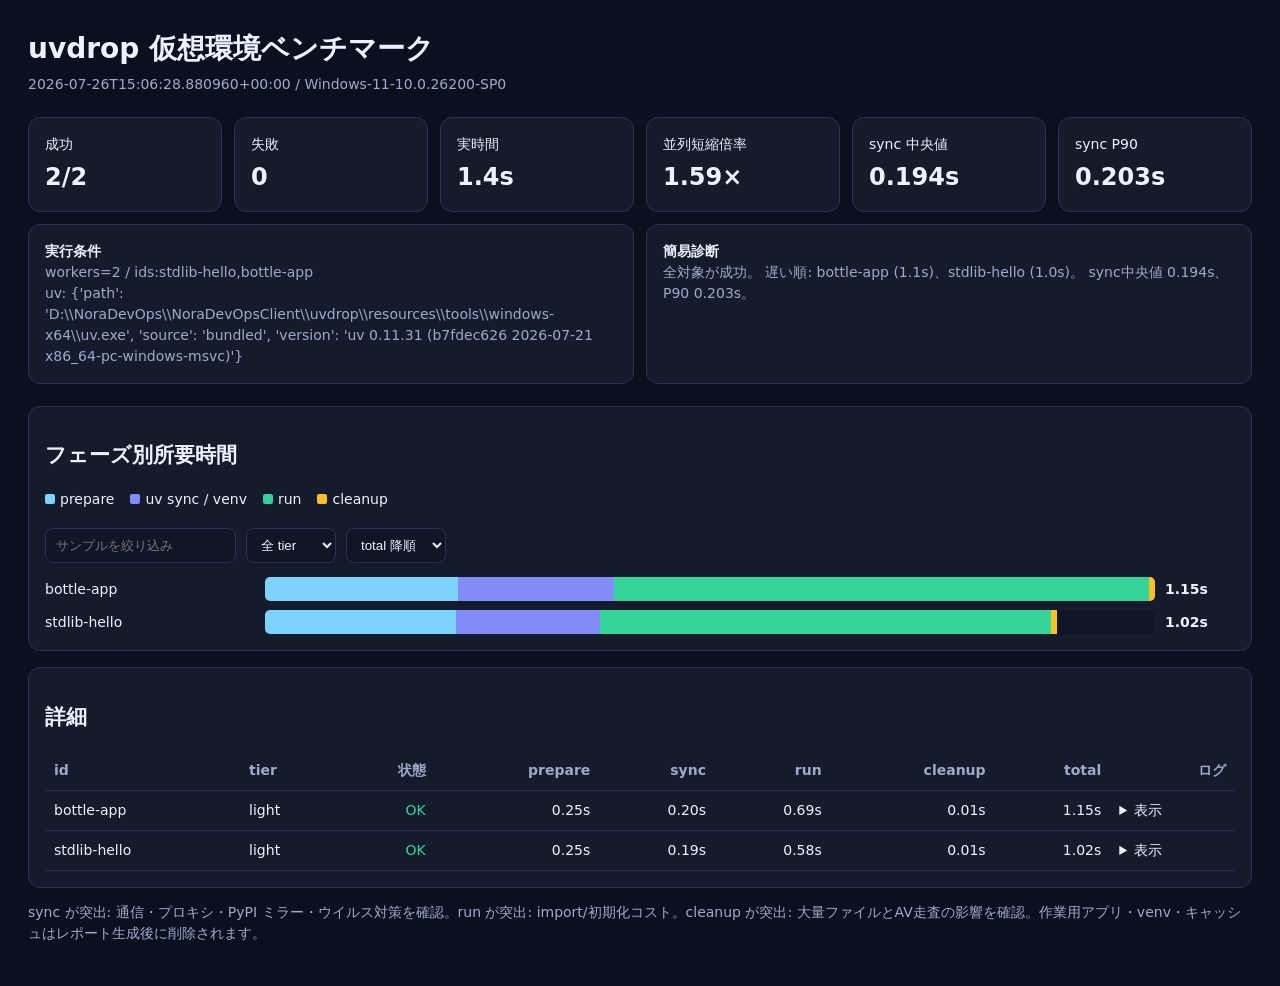
==== reports/bench/latest.html @ cacb7b63 "Add guarded catalog distribution and benchmark tooling Support local and HTTP catalog endpoints, Pyt" ====
<!doctype html>
<html lang="ja">
<head>
<meta charset="utf-8">
<meta name="viewport" content="width=device-width,initial-scale=1">
<title>uvdrop benchmark report</title>
<style>
:root{--bg:#0b1020;--card:#141b2d;--line:#29334d;--text:#edf2ff;--muted:#9eabc8;
--prepare:#7dd3fc;--sync:#818cf8;--run:#34d399;--cleanup:#fbbf24;--bad:#fb7185}
*{box-sizing:border-box} body{margin:0;background:var(--bg);color:var(--text);
font:14px/1.5 system-ui,-apple-system,"Segoe UI",sans-serif}
main{max-width:1280px;margin:auto;padding:28px} h1{margin:0 0 4px;font-size:28px}
.muted{color:var(--muted)} .grid{display:grid;grid-template-columns:repeat(6,1fr);gap:12px;margin:22px 0}
.card{background:var(--card);border:1px solid var(--line);border-radius:12px;padding:16px}
.metric b{display:block;font-size:24px;margin-top:4px} .wide{grid-column:span 3}
.controls{display:flex;gap:10px;flex-wrap:wrap;margin:14px 0}
input,select{background:#0f1628;color:var(--text);border:1px solid var(--line);border-radius:8px;padding:8px 10px}
.legend{display:flex;gap:16px;flex-wrap:wrap;margin:8px 0 18px} .dot{width:10px;height:10px;display:inline-block;border-radius:2px;margin-right:5px}
.chart{display:grid;gap:9px} .barrow{display:grid;grid-template-columns:210px 1fr 70px;gap:10px;align-items:center}
.barlabel{overflow:hidden;text-overflow:ellipsis;white-space:nowrap} .bar{height:24px;display:flex;background:#0f1628;border-radius:5px;overflow:hidden}
.seg{height:100%;min-width:0} .prepare{background:var(--prepare)} .sync{background:var(--sync)}
.run{background:var(--run)} .cleanup{background:var(--cleanup)} .bad{background:var(--bad)}
table{width:100%;border-collapse:collapse;margin-top:12px} th,td{padding:9px;border-bottom:1px solid var(--line);text-align:right}
th:first-child,td:first-child,th:nth-child(2),td:nth-child(2){text-align:left} th{cursor:pointer;color:var(--muted)}
.ok{color:#34d399} .fail{color:var(--bad)} details{max-width:420px;text-align:left} pre{white-space:pre-wrap}
@media(max-width:850px){.grid{grid-template-columns:repeat(2,1fr)}.wide{grid-column:span 2}.barrow{grid-template-columns:120px 1fr 55px}}
</style>
</head>
<body><main>
<h1>uvdrop 仮想環境ベンチマーク</h1>
<div class="muted">2026-07-26T15:06:28.880960+00:00 / Windows-11-10.0.26200-SP0</div>
<div class="grid">
 <div class="card metric"><span>成功</span><b>2/2</b></div>
 <div class="card metric"><span>失敗</span><b>0</b></div>
 <div class="card metric"><span>実時間</span><b>1.4s</b></div>
 <div class="card metric"><span>並列短縮倍率</span><b>1.59×</b></div>
 <div class="card metric"><span>sync 中央値</span><b>0.194s</b></div>
 <div class="card metric"><span>sync P90</span><b>0.203s</b></div>
 <div class="card wide"><b>実行条件</b><div class="muted">workers=2 / ids:stdlib-hello,bottle-app</div><div class="muted">uv: {&#x27;path&#x27;: &#x27;D:\\NoraDevOps\\NoraDevOpsClient\\uvdrop\\resources\\tools\\windows-x64\\uv.exe&#x27;, &#x27;source&#x27;: &#x27;bundled&#x27;, &#x27;version&#x27;: &#x27;uv 0.11.31 (b7fdec626 2026-07-21 x86_64-pc-windows-msvc)&#x27;}</div></div>
 <div class="card wide"><b>簡易診断</b><div id="diagnosis" class="muted"></div></div>
</div>
<section class="card">
 <h2>フェーズ別所要時間</h2>
 <div class="legend"><span><i class="dot" style="background:var(--prepare)"></i>prepare</span><span><i class="dot" style="background:var(--sync)"></i>uv sync / venv</span><span><i class="dot" style="background:var(--run)"></i>run</span><span><i class="dot" style="background:var(--cleanup)"></i>cleanup</span></div>
 <div class="controls"><input id="search" placeholder="サンプルを絞り込み"><select id="tier"><option value="">全 tier</option><option>light</option><option>medium</option><option>heavy</option></select><select id="sort"><option value="total">total 降順</option><option value="sync">sync 降順</option><option value="name">名前順</option></select></div>
 <div id="chart" class="chart"></div>
</section>
<section class="card" style="margin-top:16px"><h2>詳細</h2><table><thead><tr><th>id</th><th>tier</th><th>状態</th><th>prepare</th><th>sync</th><th>run</th><th>cleanup</th><th>total</th><th>ログ</th></tr></thead><tbody id="rows"></tbody></table></section>
<p class="muted">sync が突出: 通信・プロキシ・PyPI ミラー・ウイルス対策を確認。run が突出: import/初期化コスト。cleanup が突出: 大量ファイルとAV走査の影響を確認。作業用アプリ・venv・キャッシュはレポート生成後に削除されます。</p>
</main>
<script>
const report={"meta": {"started_at": "2026-07-26T15:06:28.880960+00:00", "platform": "Windows-11-10.0.26200-SP0", "python": "3.12.10 (tags/v3.12.10:0cc8128, Apr  8 2025, 12:21:36) [MSC v.1943 64 bit (AMD64)]", "uv": {"path": "D:\\NoraDevOps\\NoraDevOpsClient\\uvdrop\\resources\\tools\\windows-x64\\uv.exe", "source": "bundled", "version": "uv 0.11.31 (b7fdec626 2026-07-21 x86_64-pc-windows-msvc)"}, "selection": "ids:stdlib-hello,bottle-app", "workers": 2, "cwd": "D:\\NoraDevOps\\NoraDevOpsClient\\uvdrop", "disposable": true}, "summary": {"total": 2, "ok": 2, "failed": 0, "skipped": 0, "wall_s": 1.37, "sync_s_sum": 0.388, "total_s_sum": 2.174, "sync_s_median": 0.194, "sync_s_p90": 0.203, "parallel_speedup": 1.59, "slowest": [{"id": "bottle-app", "total_s": 1.15}, {"id": "stdlib-hello", "total_s": 1.024}]}, "results": [{"id": "bottle-app", "tier": "light", "name": "Bottle", "ok": true, "error": "", "app_key": "bench-bottle-app", "stdout_tail": "uvdrop-sample-ok\r\n", "policy_warnings": [], "policy_errors": [], "timing": {"prepare_s": 0.24921080004423857, "sync_s": 0.20252769999206066, "run_s": 0.6908572999527678, "cleanup_s": 0.007777800026815385, "total_s": 1.150395100004971}}, {"id": "stdlib-hello", "tier": "light", "name": "Stdlib hello", "ok": true, "error": "", "app_key": "bench-stdlib-hello", "stdout_tail": "hello from stdlib sample\r\nuvdrop-sample-ok\r\n", "policy_warnings": [], "policy_errors": [], "timing": {"prepare_s": 0.247244700032752, "sync_s": 0.18569070001831278, "run_s": 0.5835085000144318, "cleanup_s": 0.007225000008475035, "total_s": 1.023700900026597}}]}; const all=report.results;
const f=n=>n==null?"-":Number(n).toFixed(2)+"s";
function filtered(){
 const q=document.querySelector("#search").value.toLowerCase(), tier=document.querySelector("#tier").value, sort=document.querySelector("#sort").value;
 const a=all.filter(r=>(!tier||r.tier===tier)&&(!q||(r.id+" "+r.name).toLowerCase().includes(q)));
 a.sort((x,y)=>sort==="name"?x.id.localeCompare(y.id):(Number(y.timing[sort+"_s"]||0)-Number(x.timing[sort+"_s"]||0))); return a;
}
function render(){
 const a=filtered(), max=Math.max(1,...a.map(r=>Number(r.timing.total_s||0)));
 document.querySelector("#chart").innerHTML=a.map(r=>{
  const t=r.timing, seg=k=>`<span class="seg ${k}" title="${k}: ${f(t[k+"_s"])}" style="width:${100*Number(t[k+"_s"]||0)/max}%"></span>`;
  return `<div class="barrow"><span class="barlabel" title="${r.name}">${r.id}</span><div class="bar">${r.ok?seg("prepare")+seg("sync")+seg("run")+seg("cleanup"):`<span class="seg bad" style="width:${100*Number(t.total_s||0)/max}%"></span>`}</div><b>${f(t.total_s)}</b></div>`;
 }).join("");
 document.querySelector("#rows").innerHTML=a.map(r=>`<tr><td>${r.id}</td><td>${r.tier}</td><td class="${r.ok?"ok":"fail"}">${r.ok?"OK":"FAIL"}</td><td>${f(r.timing.prepare_s)}</td><td>${f(r.timing.sync_s)}</td><td>${f(r.timing.run_s)}</td><td>${f(r.timing.cleanup_s)}</td><td>${f(r.timing.total_s)}</td><td><details><summary>表示</summary><pre>${(r.error||r.stdout_tail||"").replaceAll("&","&amp;").replaceAll("<","&lt;")}</pre></details></td></tr>`).join("");
}
["search","tier","sort"].forEach(id=>document.querySelector("#"+id).addEventListener("input",render));
const s=report.summary, slow=(s.slowest||[]).slice(0,3).map(x=>`${x.id} (${x.total_s.toFixed(1)}s)`).join("、");
document.querySelector("#diagnosis").textContent=(s.failed?`失敗 ${s.failed} 件。詳細ログを確認。 `:"全対象が成功。 ")+`遅い順: ${slow||"-"}。 sync中央値 ${s.sync_s_median??"-"}s、P90 ${s.sync_s_p90??"-"}s。`;
render();
</script></body></html>
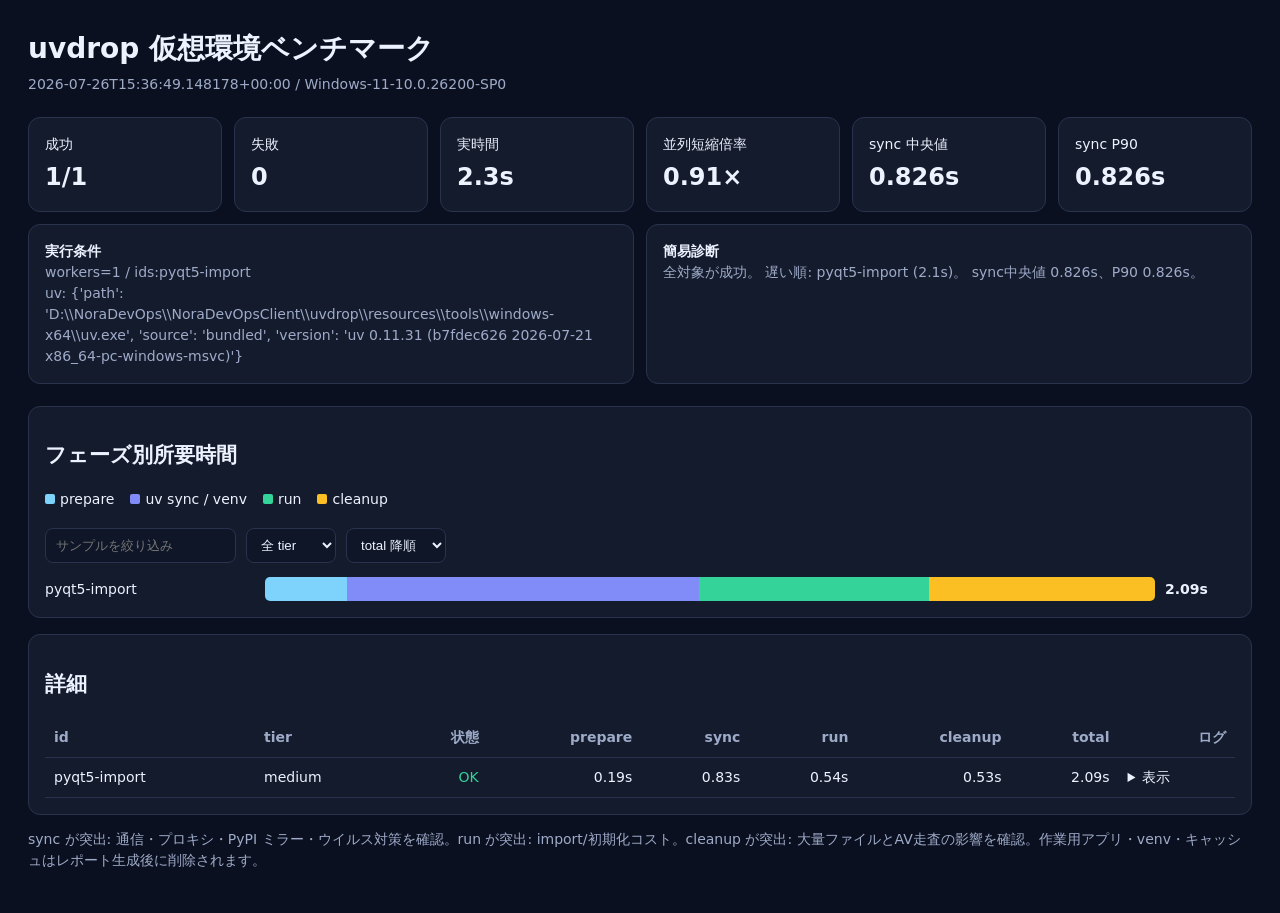
==== commit b5133ab4: "Document portal pitch, speed guide, uv upgrade path, and local-portal sample pack" ====
--- a/reports/bench/latest.html
+++ b/reports/bench/latest.html
@@ -28,15 +28,15 @@
 </head>
 <body><main>
 <h1>uvdrop 仮想環境ベンチマーク</h1>
-<div class="muted">2026-07-26T15:06:28.880960+00:00 / Windows-11-10.0.26200-SP0</div>
+<div class="muted">2026-07-26T15:36:49.148178+00:00 / Windows-11-10.0.26200-SP0</div>
 <div class="grid">
- <div class="card metric"><span>成功</span><b>2/2</b></div>
+ <div class="card metric"><span>成功</span><b>1/1</b></div>
  <div class="card metric"><span>失敗</span><b>0</b></div>
- <div class="card metric"><span>実時間</span><b>1.4s</b></div>
- <div class="card metric"><span>並列短縮倍率</span><b>1.59×</b></div>
- <div class="card metric"><span>sync 中央値</span><b>0.194s</b></div>
- <div class="card metric"><span>sync P90</span><b>0.203s</b></div>
- <div class="card wide"><b>実行条件</b><div class="muted">workers=2 / ids:stdlib-hello,bottle-app</div><div class="muted">uv: {&#x27;path&#x27;: &#x27;D:\\NoraDevOps\\NoraDevOpsClient\\uvdrop\\resources\\tools\\windows-x64\\uv.exe&#x27;, &#x27;source&#x27;: &#x27;bundled&#x27;, &#x27;version&#x27;: &#x27;uv 0.11.31 (b7fdec626 2026-07-21 x86_64-pc-windows-msvc)&#x27;}</div></div>
+ <div class="card metric"><span>実時間</span><b>2.3s</b></div>
+ <div class="card metric"><span>並列短縮倍率</span><b>0.91×</b></div>
+ <div class="card metric"><span>sync 中央値</span><b>0.826s</b></div>
+ <div class="card metric"><span>sync P90</span><b>0.826s</b></div>
+ <div class="card wide"><b>実行条件</b><div class="muted">workers=1 / ids:pyqt5-import</div><div class="muted">uv: {&#x27;path&#x27;: &#x27;D:\\NoraDevOps\\NoraDevOpsClient\\uvdrop\\resources\\tools\\windows-x64\\uv.exe&#x27;, &#x27;source&#x27;: &#x27;bundled&#x27;, &#x27;version&#x27;: &#x27;uv 0.11.31 (b7fdec626 2026-07-21 x86_64-pc-windows-msvc)&#x27;}</div></div>
  <div class="card wide"><b>簡易診断</b><div id="diagnosis" class="muted"></div></div>
 </div>
 <section class="card">
@@ -49,7 +49,7 @@
 <p class="muted">sync が突出: 通信・プロキシ・PyPI ミラー・ウイルス対策を確認。run が突出: import/初期化コスト。cleanup が突出: 大量ファイルとAV走査の影響を確認。作業用アプリ・venv・キャッシュはレポート生成後に削除されます。</p>
 </main>
 <script>
-const report={"meta": {"started_at": "2026-07-26T15:06:28.880960+00:00", "platform": "Windows-11-10.0.26200-SP0", "python": "3.12.10 (tags/v3.12.10:0cc8128, Apr  8 2025, 12:21:36) [MSC v.1943 64 bit (AMD64)]", "uv": {"path": "D:\\NoraDevOps\\NoraDevOpsClient\\uvdrop\\resources\\tools\\windows-x64\\uv.exe", "source": "bundled", "version": "uv 0.11.31 (b7fdec626 2026-07-21 x86_64-pc-windows-msvc)"}, "selection": "ids:stdlib-hello,bottle-app", "workers": 2, "cwd": "D:\\NoraDevOps\\NoraDevOpsClient\\uvdrop", "disposable": true}, "summary": {"total": 2, "ok": 2, "failed": 0, "skipped": 0, "wall_s": 1.37, "sync_s_sum": 0.388, "total_s_sum": 2.174, "sync_s_median": 0.194, "sync_s_p90": 0.203, "parallel_speedup": 1.59, "slowest": [{"id": "bottle-app", "total_s": 1.15}, {"id": "stdlib-hello", "total_s": 1.024}]}, "results": [{"id": "bottle-app", "tier": "light", "name": "Bottle", "ok": true, "error": "", "app_key": "bench-bottle-app", "stdout_tail": "uvdrop-sample-ok\r\n", "policy_warnings": [], "policy_errors": [], "timing": {"prepare_s": 0.24921080004423857, "sync_s": 0.20252769999206066, "run_s": 0.6908572999527678, "cleanup_s": 0.007777800026815385, "total_s": 1.150395100004971}}, {"id": "stdlib-hello", "tier": "light", "name": "Stdlib hello", "ok": true, "error": "", "app_key": "bench-stdlib-hello", "stdout_tail": "hello from stdlib sample\r\nuvdrop-sample-ok\r\n", "policy_warnings": [], "policy_errors": [], "timing": {"prepare_s": 0.247244700032752, "sync_s": 0.18569070001831278, "run_s": 0.5835085000144318, "cleanup_s": 0.007225000008475035, "total_s": 1.023700900026597}}]}; const all=report.results;
+const report={"meta": {"started_at": "2026-07-26T15:36:49.148178+00:00", "platform": "Windows-11-10.0.26200-SP0", "python": "3.12.10 (tags/v3.12.10:0cc8128, Apr  8 2025, 12:21:36) [MSC v.1943 64 bit (AMD64)]", "uv": {"path": "D:\\NoraDevOps\\NoraDevOpsClient\\uvdrop\\resources\\tools\\windows-x64\\uv.exe", "source": "bundled", "version": "uv 0.11.31 (b7fdec626 2026-07-21 x86_64-pc-windows-msvc)"}, "selection": "ids:pyqt5-import", "workers": 1, "cwd": "D:\\NoraDevOps\\NoraDevOpsClient\\uvdrop", "disposable": true}, "summary": {"total": 1, "ok": 1, "failed": 0, "skipped": 0, "wall_s": 2.281, "sync_s_sum": 0.826, "total_s_sum": 2.087, "sync_s_median": 0.826, "sync_s_p90": 0.826, "parallel_speedup": 0.91, "slowest": [{"id": "pyqt5-import", "total_s": 2.087}]}, "results": [{"id": "pyqt5-import", "tier": "medium", "name": "PyQt5 import", "ok": true, "error": "", "app_key": "bench-pyqt5-import", "stdout_tail": "uvdrop-sample-ok\r\n", "policy_warnings": [], "policy_errors": [], "timing": {"prepare_s": 0.1913905999972485, "sync_s": 0.8262528000050224, "run_s": 0.5380618999479339, "cleanup_s": 0.5309721999801695, "total_s": 2.0867082999902777}}]}; const all=report.results;
 const f=n=>n==null?"-":Number(n).toFixed(2)+"s";
 function filtered(){
  const q=document.querySelector("#search").value.toLowerCase(), tier=document.querySelector("#tier").value, sort=document.querySelector("#sort").value;
